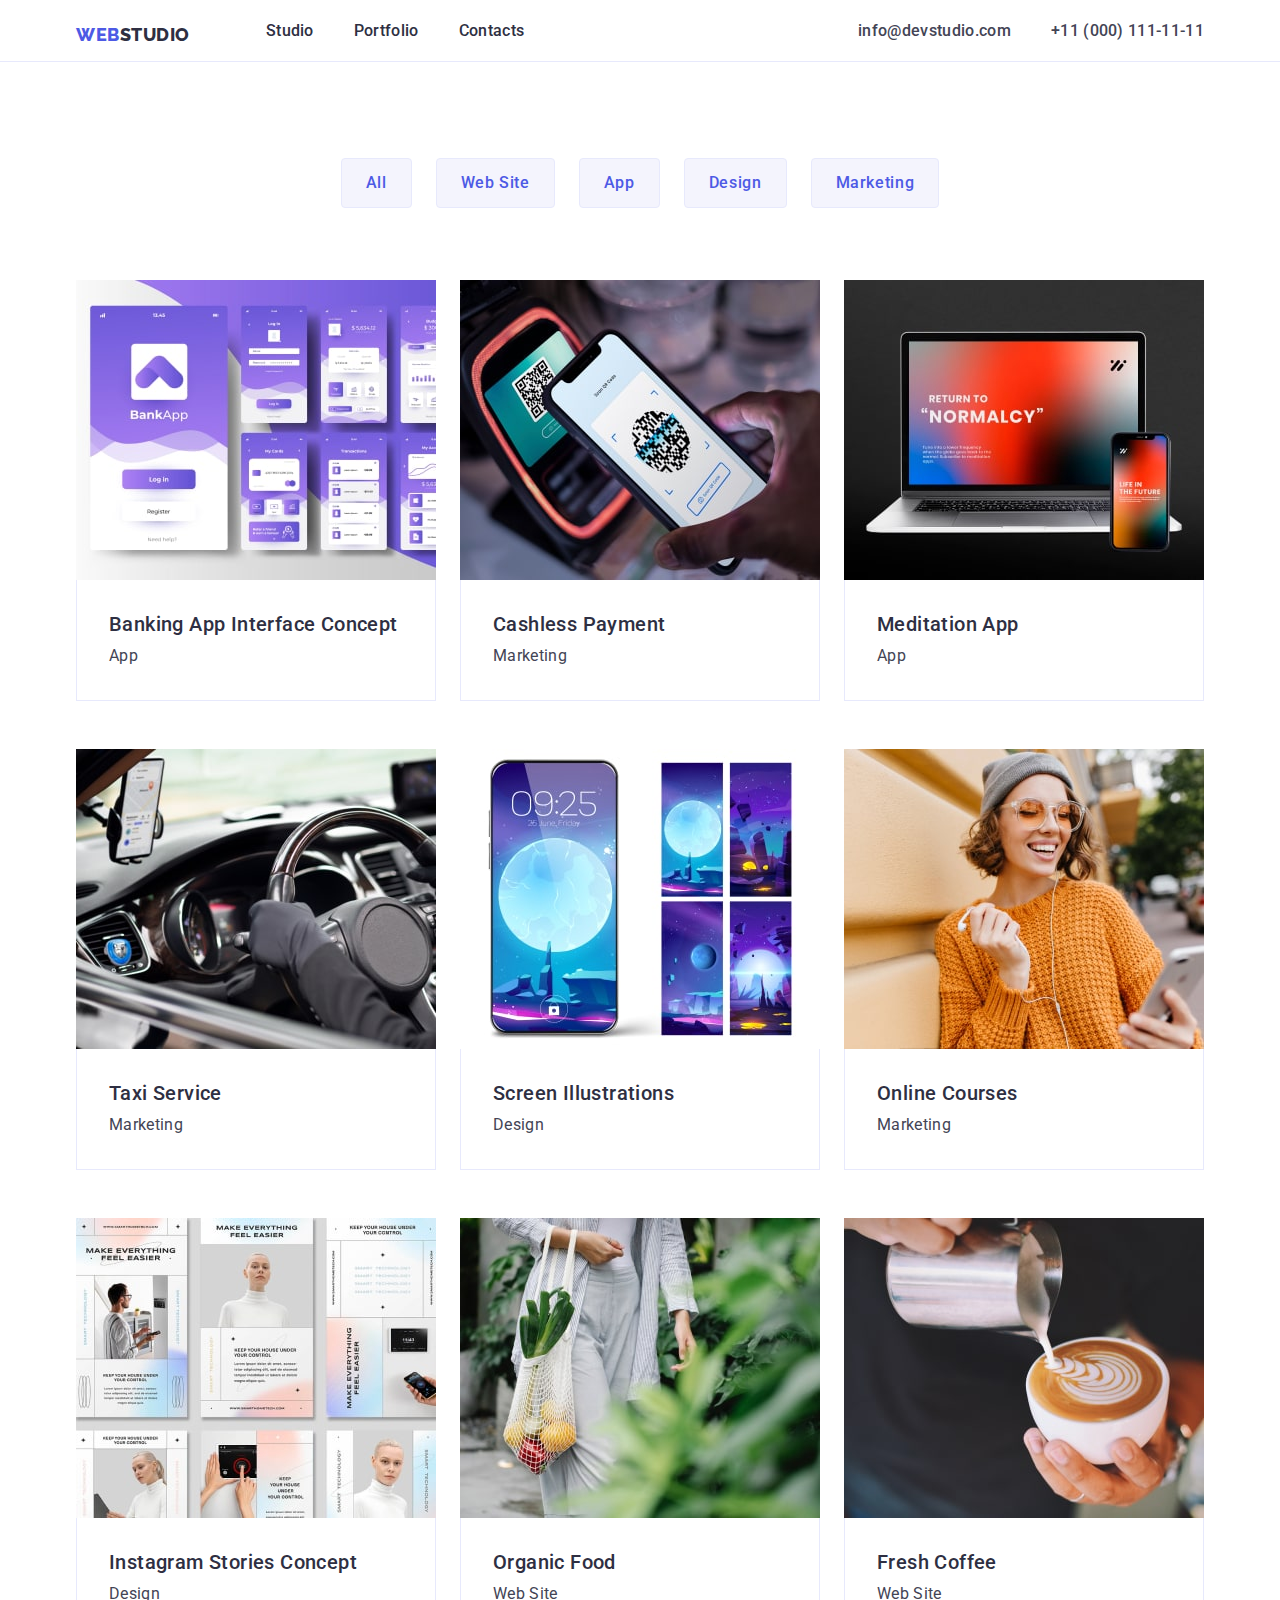
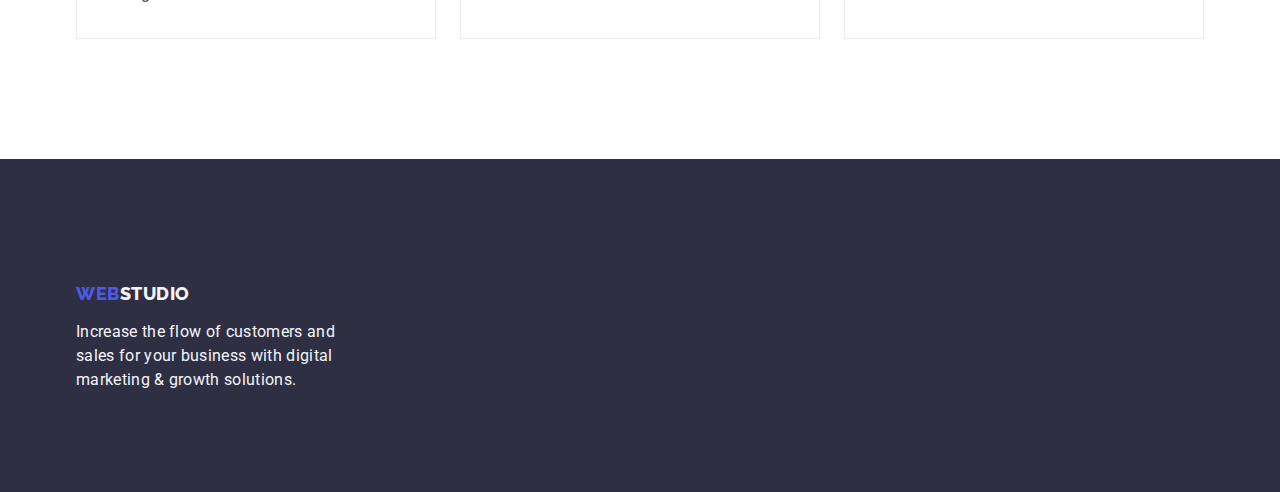
==== portfolio.html @ 2cd950ee "Initial commit" ====
<!DOCTYPE html>
<html lang="en">
  <head>
    <meta charset="UTF-8" />
    <meta http-equiv="X-UA-Compatible" content="IE=edge" />
    <meta name="viewport" content="width=device-width, initial-scale=1.0" />
    <link rel="preconnect" href="https://fonts.googleapis.com" />
    <link rel="preconnect" href="https://fonts.gstatic.com" crossorigin />
    <link
      href="https://fonts.googleapis.com/css2?family=Raleway:wght@800&family=Roboto:wght@400;500;700&display=swap"
      rel="stylesheet"
    />
    <title>webstudio</title>
    <link
      rel="stylesheet"
      href="https://cdn.jsdelivr.net/npm/modern-normalize@2.0.0/modern-normalize.min.css"
    />
    <link rel="stylesheet" href="./css/styles.css" />
  </head>
  <body>
    <header class="header">
      <div class="container header-container">
        <nav class="header-navigation">
          <a href="./index.html" class="header-logo link"
            >Web<span class="header-span">Studio</span></a
          >
          <ul class="header-menu list">
            <li class="header-menu-item list">
              <a class="header-menu-link link" href="./index.html">Studio</a>
            </li>
            <li class="header-menu-item list">
              <a class="header-menu-link link" href="./portfolio.html"
                >Portfolio</a
              >
            </li>
            <li class="header-menu-item list">
              <a class="header-menu-link link" href="">Contacts</a>
            </li>
          </ul>
        </nav>
        <address class="contact">
          <ul id="contact" class="header-address list">
            <li class="header-address-item">
              <a
                class="header-address-link link"
                href="mailto:info@devstudio.com"
                >info@devstudio.com</a
              >
            </li>
            <li class="header-address-item">
              <a class="header-address-link link" href="tel:+110001111111"
                >+11 (000) 111-11-11</a
              >
            </li>
          </ul>
        </address>
      </div>
    </header>

    <main>
      <section class="btn">
        <div class="container">
          <h1 class="visually-hidden">Album</h1>
          <ul class="album list">
            <li class="btn-item list">
              <button type="button" class="btn-link">All</button>
            </li>
            <li class="btn-item list">
              <button type="button" class="btn-link">Web Site</button>
            </li>
            <li class="btn-item list">
              <button type="button" class="btn-link">App</button>
            </li>
            <li class="btn-item list">
              <button type="button" class="btn-link">Design</button>
            </li>
            <li class="btn-item list">
              <button type="button" class="btn-link">Marketing</button>
            </li>
          </ul>

          <ul class="gallery-list list">
            <li class="gallery-item">
              <a href="/" class="gallery-link link">
                <img
                  src="./images/img11.jpg"
                  alt="Banking App Interface Concept"
                  width="360"
                />
                <div class="gallery-cart">
                  <h2 class="gallery-item-title">
                    Banking App Interface Concept
                  </h2>
                  <p class="gallery-item-text">App</p>
                </div>
              </a>
            </li>
            <li class="gallery-item">
              <a href="/" class="gallery-link link">
                <img
                  src="./images/img21.jpg"
                  alt="Cashless Payment"
                  width="360"
                />
                <div class="gallery-cart">
                  <h2 class="gallery-item-title">Cashless Payment</h2>
                  <p class="gallery-item-text">Marketing</p>
                </div>
              </a>
            </li>
            <li class="gallery-item">
              <a href="/" class="gallery-link link">
                <img
                  src="./images/img31.jpg"
                  alt="Meditation App"
                  width="360"
                />
                <div class="gallery-cart">
                  <h2 class="gallery-item-title">Meditation App</h2>
                  <p class="gallery-item-text">App</p>
                </div>
              </a>
            </li>
            <li class="gallery-item">
              <a href="/" class="gallery-link link">
                <img src="./images/img41.jpg" alt="Taxi Service" width="360" />
                <div class="gallery-cart">
                  <h2 class="gallery-item-title">Taxi Service</h2>
                  <p class="gallery-item-text">Marketing</p>
                </div>
              </a>
            </li>
            <li class="gallery-item">
              <a href="/" class="gallery-link link">
                <img
                  src="./images/img51.jpg"
                  alt="Screen Illustrations"
                  width="360"
                />
                <div class="gallery-cart">
                  <h2 class="gallery-item-title">Screen Illustrations</h2>
                  <p class="gallery-item-text">Design</p>
                </div>
              </a>
            </li>
            <li class="gallery-item">
              <a href="/" class="gallery-link link">
                <img
                  src="./images/img61.jpg"
                  alt="Online Courses"
                  width="360"
                />
                <div class="gallery-cart">
                  <h2 class="gallery-item-title">Online Courses</h2>
                  <p class="gallery-item-text">Marketing</p>
                </div>
              </a>
            </li>
            <li class="gallery-item">
              <a href="/" class="gallery-link link">
                <img
                  src="./images/img71.jpg"
                  alt="Instagram Stories Concept"
                  width="360"
                />
                <div class="gallery-cart">
                  <h2 class="gallery-item-title">Instagram Stories Concept</h2>
                  <p class="gallery-item-text">Design</p>
                </div>
              </a>
            </li>
            <li class="gallery-item">
              <a href="/" class="gallery-link link">
                <img src="./images/img81.jpg" alt="Organic Food" width="360" />
                <div class="gallery-cart">
                  <h2 class="gallery-item-title">Organic Food</h2>
                  <p class="gallery-item-text">Web Site</p>
                </div>
              </a>
            </li>
            <li class="gallery-item">
              <a href="/" class="gallery-link link">
                <img src="./images/img91.jpg" alt="Fresh Coffee" width="360" />
                <div class="gallery-cart">
                  <h2 class="gallery-item-title">Fresh Coffee</h2>
                  <p class="gallery-item-text">Web Site</p>
                </div>
              </a>
            </li>
          </ul>
        </div>
      </section>
    </main>
    <footer class="footer">
      <div class="container">
        <a href="./index.html" class="header-logo link"
          >Web<span class="footer-span">Studio</span></a
        >
        <p class="footer-text">
          Increase the flow of customers and sales for your business with
          digital marketing & growth solutions.
        </p>
      </div>
    </footer>
  </body>
</html>
---- css/styles.css ----
:root {
  --main-title-color: #2e2f42;
  --main-text-color: #434455;
}

body {
  font-family: "Roboto", sans-serif;
  color: #434455;
  background-color: #ffffff;
}

h1,
h2,
h3,
h4,
h5,
h6,
p {
  margin-top: 0;
  margin-bottom: 0;
}

a {
  text-decoration: none;
}

ul {
  list-style-type: none;
  margin-top: 0;
  margin-bottom: 0;
  padding-left: 0;
}

img {
  display: block;
}

.link {
  text-decoration: none;
}

.list {
  list-style: none;
}

.container {
  width: 100%;
  max-width: 1158px;
  padding-left: 15px;
  padding-right: 15px;
  margin: 0 auto;
}
/*header*/

.header {
  border-bottom: 1px solid #e7e9fc;
}
.header-container {
  display: flex;
  align-items: center;
}

.header-menu {
  display: flex;
  gap: 40px;
}

.header-navigation {
  display: flex;
  align-items: center;
}

.header-logo {
  font-family: "Raleway", sans-serif;
  font-weight: 800;
  font-size: 18px;
  line-height: 1.17;
  letter-spacing: 0.03em;
  text-transform: uppercase;
  color: #4d5ae5;
  margin-right: 76px;
  margin-top: 24px;
}

.header-span {
  color: #2e2f42;
}

.header-address {
  display: flex;
  gap: 40px;
}
.header-address-item {
  color: var(--main-text-color);
}

.header-menu-link {
  font-weight: 500;
  font-size: 16px;
  line-height: 1.5;
  letter-spacing: 0.02em;
  color: var(--main-title-color);
  font-style: normal;
  padding: 24px 0;
}

.header-address-link {
  font-weight: 500;
  font-size: 16px;
  line-height: 1.5;
  letter-spacing: 0.02em;
  color: var(--main-text-color);
  font-style: normal;
}

.header-address-link:hover {
  color: #404bbf;
}

.header-address-link:focus {
  color: #404bbf;
}

.header-menu-link:hover {
  color: #404bbf;
}

.header-menu-link:focus {
  color: #404bbf;
}

.contact {
  font-style: normal;
  margin-left: auto;
}

/*hero*/

.hero {
  background-color: #2e2f42;
  padding: 188px 0;
}

.hero-container {
  max-width: 1440px;
  align-content: center;
}

.hero-title {
  font-weight: 700;
  font-size: 56px;
  line-height: 1.07;
  text-align: center;
  letter-spacing: 0.02em;
  color: #ffffff;
  max-width: 496px;

  margin: auto;
  margin-bottom: 48px;
}

.hero-btn {
  font-family: inherit;
  font-weight: 500;
  font-size: 16px;
  line-height: 1.5;
  background-color: #4d5ae5;
  border: none;
  letter-spacing: 0.04em;
  color: #ffffff;
  cursor: pointer;
  min-width: 169px;
  height: 56px;
  padding: 16px 32px;
  display: block;
  border-radius: 4px;
  margin: auto;
}

.hero-btn:hover {
  background-color: #404bbf;
}

.hero-btn:focus {
  background-color: #404bbf;
}

/*motto*/

.motto {
  padding-top: 120px;
  padding-bottom: 120px;
}

.visually-hidden {
  position: absolute;
  width: 1px;
  height: 1px;
  margin: -1px;
  border: 0;
  padding: 0;
  white-space: nowrap;
  clip-path: inset(100%);
  clip: rect(0 0 0 0);
  overflow: hidden;
}
.motto-lict {
  display: flex;
  gap: 24px;
}
.motto-subtitle {
  font-weight: 500;
  font-size: 20px;
  line-height: 1.2;
  letter-spacing: 0.02em;
  color: var(--main-title-color);
  margin-bottom: 8px;
}

.motto-item {
  width: calc((100% - 24px * 3) / 4);
}

.motto-item-text {
  font-size: 16px;
  line-height: 1.5;
  letter-spacing: 0.02em;
  color: var(--main-text-color);
}

/*product*/

.products {
  padding-top: 120px;
  padding-bottom: 120px;
}
.products-title {
  font-weight: 700;
  font-size: 36px;
  line-height: 1.11;
  letter-spacing: 0.02em;
  text-align: center;
  text-transform: capitalize;
  color: var(--main-title-color);
  margin-bottom: 72px;
}

.products-list {
  display: flex;
  gap: 24px;
}

.products-item {
  width: calc((100% - 24px * 2) / 3);
}

/* Team */

.team {
  background-color: #f4f4fd;
  padding-top: 120px;
  padding-bottom: 120px;
}
.team-item {
  background-color: #fff;

  width: calc((100% - 24px * 3) / 4);
  border-radius: 0px 0px 4px 4px;
}

.team-cart {
  padding: 32px 16px;
  text-align: center;
  background-color: #fff;
}
.team-title {
  font-weight: 700;
  font-size: 36px;
  line-height: 1.11;
  letter-spacing: 0.02em;
  text-align: center;
  text-transform: capitalize;
  color: var(--main-title-color);
  padding-top: 120px;
  margin-bottom: 72px;
}
.team-text {
  font-size: 16px;
  line-height: 1.5;
  letter-spacing: 0.02em;
  color: var(--main-text-color);
}
.team-list {
  display: flex;
  gap: 24px;
}

.team-item-title {
  font-weight: 500;
  font-size: 20px;
  line-height: 1.2;
  letter-spacing: 0.02em;
  color: var(--main-title-color);
  margin-bottom: 8px;
}
/*footer*/

.footer {
  background-color: #2e2f42;
  padding-top: 100px;
  padding-bottom: 100px;
}

.footer span {
  color: #f4f4fd;
}

.header-logo {
  display: inline-block;
  margin-bottom: 16px;
}

.footer-text {
  font-weight: 400;
  font-size: 16px;
  line-height: 1.5;
  letter-spacing: 0.02em;
  color: #f4f4fd;
  max-width: 264px;
}

/* portfolio */

.btn {
  padding-top: 96px;
  padding-bottom: 120px;
}

.album {
  display: flex;
  margin-bottom: 72px;
  justify-content: center;
  width: calc((100% - 24 * 4) / 5);
  gap: 24px;
}

.btn-album {
  visibility: hidden;
}
.btn-link {
  font-family: "Roboto", sans-serif;
  font-weight: 500;
  font-size: 16px;
  line-height: 1.5;
  letter-spacing: 0.04em;
  cursor: pointer;
  color: #4d5ae5;
  background-color: #f4f4fd;
  padding: 12px 24px;
  border: 1px solid #e7e9fc;
  margin: 0 auto;
  border-radius: 4px;
}

.btn-link:hover {
  color: #fff;
  background: #404bbf;
  border: 1px solid transparent;
}

.btn-link:focus {
  color: #fff;
  background: #404bbf;
  border: 1px solid transparent;
}

.gallery-list {
  display: flex;
  flex-wrap: wrap;
  column-gap: 24px;
  row-gap: 48px;
}

.gallery-item {
  width: calc((100% - 48px) / 3);
}
.gallery-item-title {
  font-weight: 500;
  font-size: 20px;
  line-height: 1.2;
  letter-spacing: 0.02em;
  color: var(--main-title-color);
  margin-left: 16px;
  margin-bottom: 8px;
}

.gallery-item-text {
  font-size: 16px;
  line-height: 1.5;
  letter-spacing: 0.02em;
  color: var(--main-text-color);
  margin-left: 16px;
}

.gallery-cart {
  padding: 32px 16px;

  border: 1px solid #e7e9fc;
  border-top: none;
}
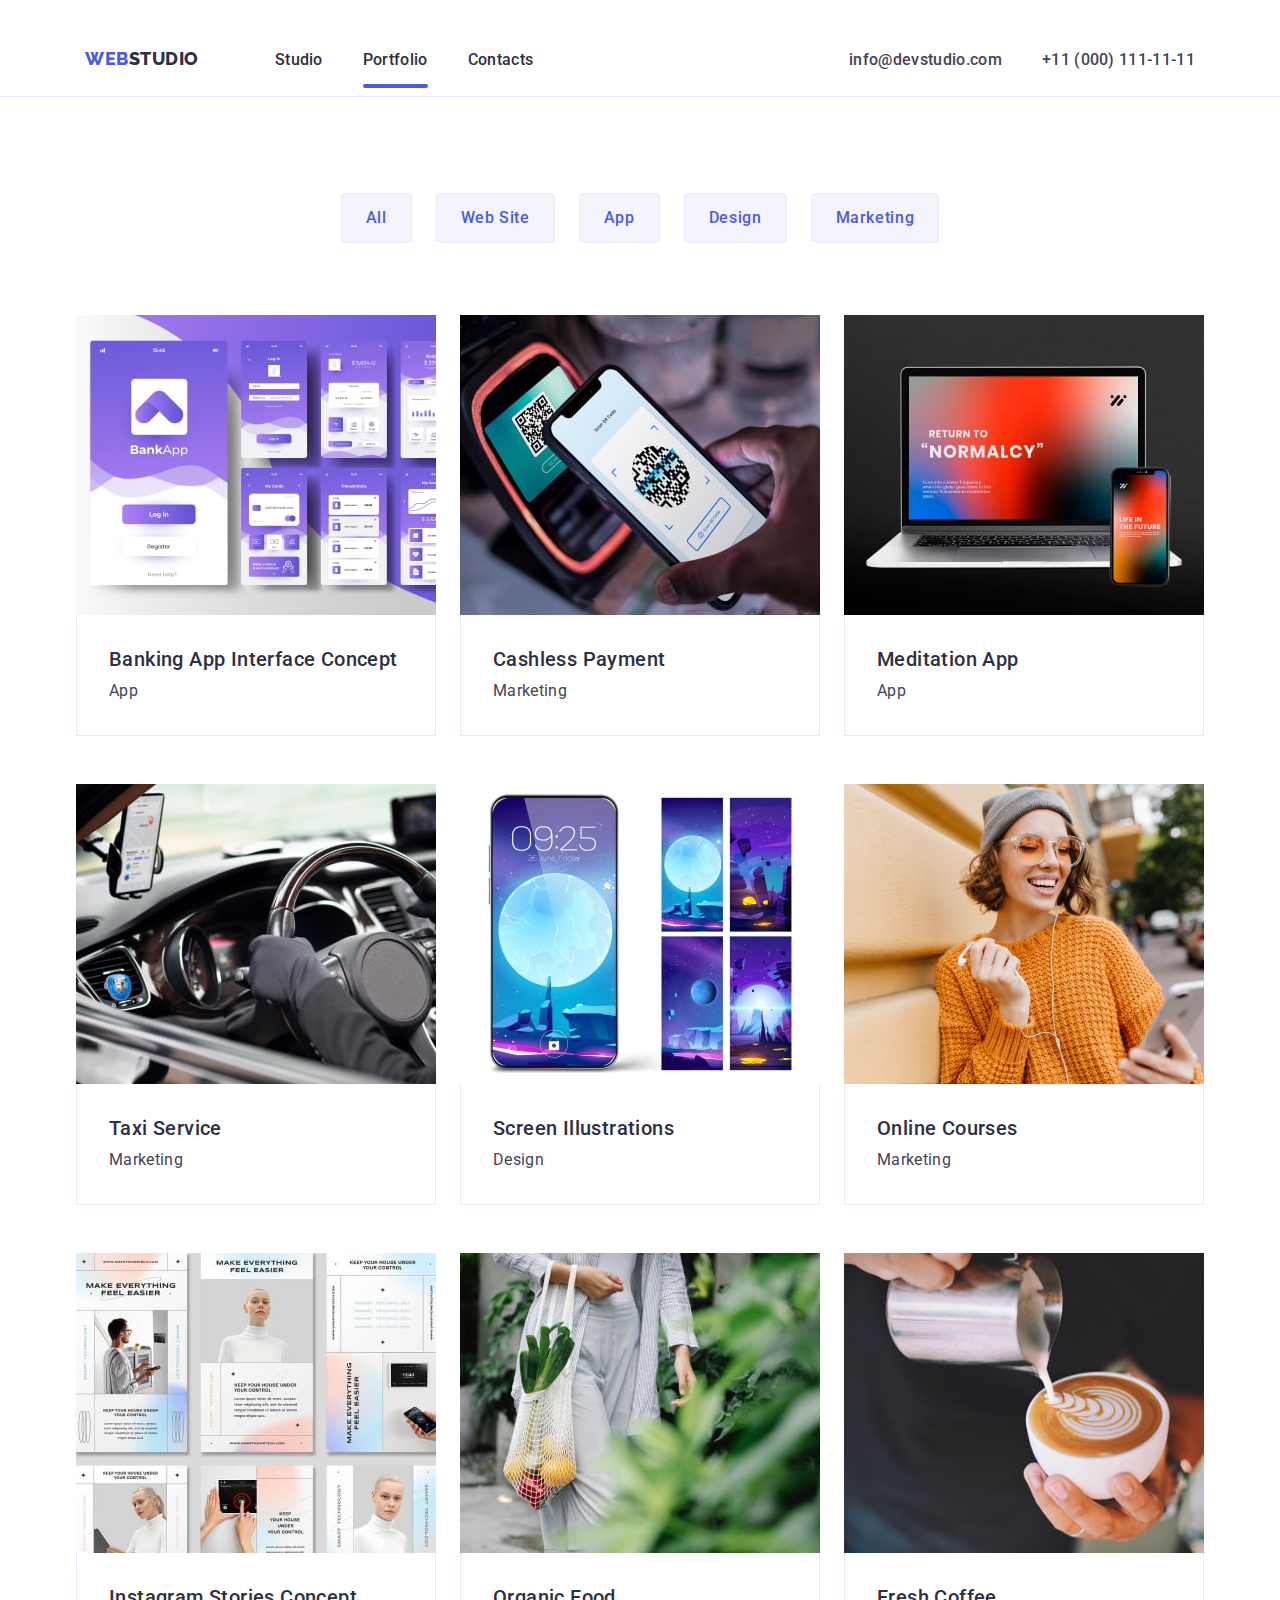
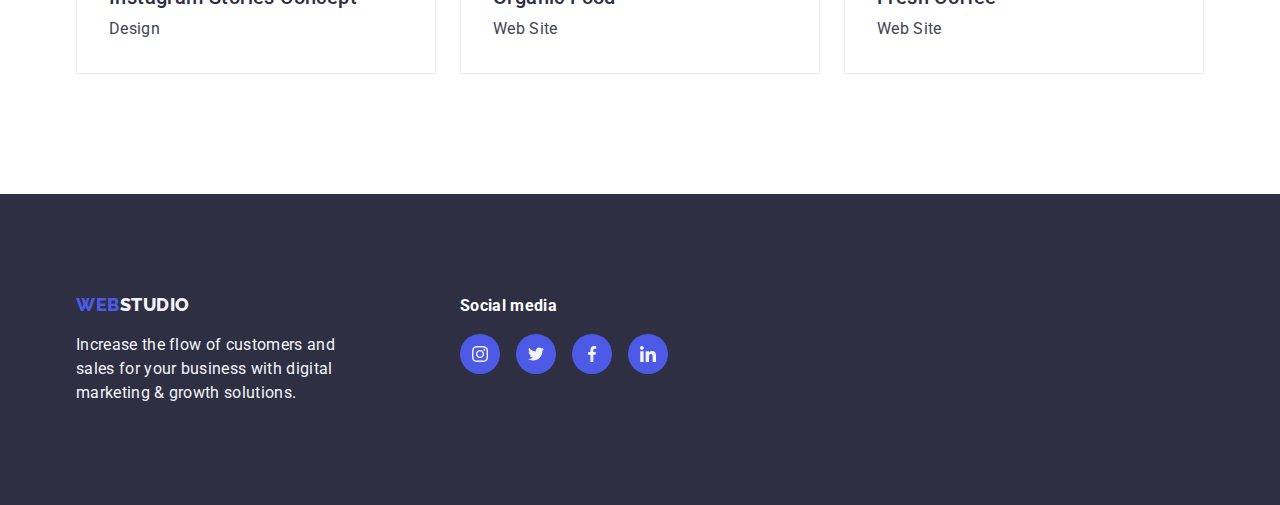
==== commit 406affe4: "update css file" ====
--- a/portfolio.html
+++ b/portfolio.html
@@ -29,7 +29,7 @@
               <a class="header-menu-link link" href="./index.html">Studio</a>
             </li>
             <li class="header-menu-item list">
-              <a class="header-menu-link link" href="./portfolio.html"
+              <a class="header-menu-link current link" href="./portfolio.html"
                 >Portfolio</a
               >
             </li>
@@ -82,11 +82,21 @@
           <ul class="gallery-list list">
             <li class="gallery-item">
               <a href="/" class="gallery-link link">
-                <img
-                  src="./images/img11.jpg"
-                  alt="Banking App Interface Concept"
-                  width="360"
-                />
+                <div class="gallery-block">
+                  <img
+                    src="./images/img11.jpg"
+                    alt="Banking App Interface Concept"
+                    width="360"
+                  />
+                  <div class="gallery-cover-block">
+                    <p class="gallery-cover-title">
+                      14 Stylish and User-Friendly App Design Concepts · Task
+                      Manager App · Calorie Tracker App · Exotic Fruit Ecommerce
+                      App · Cloud Storage App
+                    </p>
+                  </div>
+                </div>
+
                 <div class="gallery-cart">
                   <h2 class="gallery-item-title">
                     Banking App Interface Concept
@@ -95,92 +105,193 @@
                 </div>
               </a>
             </li>
-            <li class="gallery-item">
-              <a href="/" class="gallery-link link">
-                <img
-                  src="./images/img21.jpg"
-                  alt="Cashless Payment"
-                  width="360"
-                />
+
+            <li class="gallery-item">
+              <a href="/" class="gallery-link link">
+                <div class="gallery-block">
+                  <img
+                    src="./images/img21.jpg"
+                    alt="Cashless Payment"
+                    width="360"
+                  />
+                  <div class="gallery-cover-block">
+                    <p class="gallery-cover-title">
+                      14 Stylish and User-Friendly App Design Concepts · Task
+                      Manager App · Calorie Tracker App · Exotic Fruit Ecommerce
+                      App · Cloud Storage App
+                    </p>
+                  </div>
+                </div>
+
                 <div class="gallery-cart">
                   <h2 class="gallery-item-title">Cashless Payment</h2>
                   <p class="gallery-item-text">Marketing</p>
                 </div>
               </a>
             </li>
-            <li class="gallery-item">
-              <a href="/" class="gallery-link link">
-                <img
-                  src="./images/img31.jpg"
-                  alt="Meditation App"
-                  width="360"
-                />
+
+            <li class="gallery-item">
+              <a href="/" class="gallery-link link">
+                <div class="gallery-block">
+                  <img
+                    src="./images/img31.jpg"
+                    alt="Meditation App"
+                    width="360"
+                  />
+                  <div class="gallery-cover-block">
+                    <p class="gallery-cover-title">
+                      14 Stylish and User-Friendly App Design Concepts · Task
+                      Manager App · Calorie Tracker App · Exotic Fruit Ecommerce
+                      App · Cloud Storage App
+                    </p>
+                  </div>
+                </div>
+
                 <div class="gallery-cart">
                   <h2 class="gallery-item-title">Meditation App</h2>
                   <p class="gallery-item-text">App</p>
                 </div>
               </a>
             </li>
-            <li class="gallery-item">
-              <a href="/" class="gallery-link link">
-                <img src="./images/img41.jpg" alt="Taxi Service" width="360" />
+
+            <li class="gallery-item">
+              <a href="/" class="gallery-link link">
+                <div class="gallery-block">
+                  <img
+                    src="./images/img41.jpg"
+                    alt="Taxi Service"
+                    width="360"
+                  />
+
+                  <div class="gallery-cover-block">
+                    <p class="gallery-cover-title">
+                      14 Stylish and User-Friendly App Design Concepts · Task
+                      Manager App · Calorie Tracker App · Exotic Fruit Ecommerce
+                      App · Cloud Storage App
+                    </p>
+                  </div>
+                </div>
+
                 <div class="gallery-cart">
                   <h2 class="gallery-item-title">Taxi Service</h2>
                   <p class="gallery-item-text">Marketing</p>
                 </div>
               </a>
             </li>
-            <li class="gallery-item">
-              <a href="/" class="gallery-link link">
-                <img
-                  src="./images/img51.jpg"
-                  alt="Screen Illustrations"
-                  width="360"
-                />
+
+            <li class="gallery-item">
+              <a href="/" class="gallery-link link">
+                <div class="gallery-block">
+                  <img
+                    src="./images/img51.jpg"
+                    alt="Screen Illustrations"
+                    width="360"
+                  />
+                  <div class="gallery-cover-block">
+                    <p class="gallery-cover-title">
+                      14 Stylish and User-Friendly App Design Concepts · Task
+                      Manager App · Calorie Tracker App · Exotic Fruit Ecommerce
+                      App · Cloud Storage App
+                    </p>
+                  </div>
+                </div>
+
                 <div class="gallery-cart">
                   <h2 class="gallery-item-title">Screen Illustrations</h2>
                   <p class="gallery-item-text">Design</p>
                 </div>
               </a>
             </li>
-            <li class="gallery-item">
-              <a href="/" class="gallery-link link">
-                <img
-                  src="./images/img61.jpg"
-                  alt="Online Courses"
-                  width="360"
-                />
+
+            <li class="gallery-item">
+              <a href="/" class="gallery-link link">
+                <div class="gallery-block">
+                  <img
+                    src="./images/img61.jpg"
+                    alt="Online Courses"
+                    width="360"
+                  />
+                  <div class="gallery-cover-block">
+                    <p class="gallery-cover-title">
+                      14 Stylish and User-Friendly App Design Concepts · Task
+                      Manager App · Calorie Tracker App · Exotic Fruit Ecommerce
+                      App · Cloud Storage App
+                    </p>
+                  </div>
+                </div>
+
                 <div class="gallery-cart">
                   <h2 class="gallery-item-title">Online Courses</h2>
                   <p class="gallery-item-text">Marketing</p>
                 </div>
               </a>
             </li>
-            <li class="gallery-item">
-              <a href="/" class="gallery-link link">
-                <img
-                  src="./images/img71.jpg"
-                  alt="Instagram Stories Concept"
-                  width="360"
-                />
+
+            <li class="gallery-item">
+              <a href="/" class="gallery-link link">
+                <div class="gallery-block">
+                  <img
+                    src="./images/img71.jpg"
+                    alt="Instagram Stories Concept"
+                    width="360"
+                  />
+                  <div class="gallery-cover-block">
+                    <p class="gallery-cover-title">
+                      14 Stylish and User-Friendly App Design Concepts · Task
+                      Manager App · Calorie Tracker App · Exotic Fruit Ecommerce
+                      App · Cloud Storage App
+                    </p>
+                  </div>
+                </div>
+
                 <div class="gallery-cart">
                   <h2 class="gallery-item-title">Instagram Stories Concept</h2>
                   <p class="gallery-item-text">Design</p>
                 </div>
               </a>
             </li>
-            <li class="gallery-item">
-              <a href="/" class="gallery-link link">
-                <img src="./images/img81.jpg" alt="Organic Food" width="360" />
+
+            <li class="gallery-item">
+              <a href="/" class="gallery-link link">
+                <div class="gallery-block">
+                  <img
+                    src="./images/img81.jpg"
+                    alt="Organic Food"
+                    width="360"
+                  />
+                  <div class="gallery-cover-block">
+                    <p class="gallery-cover-title">
+                      14 Stylish and User-Friendly App Design Concepts · Task
+                      Manager App · Calorie Tracker App · Exotic Fruit Ecommerce
+                      App · Cloud Storage App
+                    </p>
+                  </div>
+                </div>
+
                 <div class="gallery-cart">
                   <h2 class="gallery-item-title">Organic Food</h2>
                   <p class="gallery-item-text">Web Site</p>
                 </div>
               </a>
             </li>
-            <li class="gallery-item">
-              <a href="/" class="gallery-link link">
-                <img src="./images/img91.jpg" alt="Fresh Coffee" width="360" />
+
+            <li class="gallery-item">
+              <a href="/" class="gallery-link link">
+                <div class="gallery-block">
+                  <img
+                    src="./images/img91.jpg"
+                    alt="Fresh Coffee"
+                    width="360"
+                  />
+                  <div class="gallery-cover-block">
+                    <p class="gallery-cover-title">
+                      14 Stylish and User-Friendly App Design Concepts · Task
+                      Manager App · Calorie Tracker App · Exotic Fruit Ecommerce
+                      App · Cloud Storage App
+                    </p>
+                  </div>
+                </div>
+
                 <div class="gallery-cart">
                   <h2 class="gallery-item-title">Fresh Coffee</h2>
                   <p class="gallery-item-text">Web Site</p>
@@ -192,14 +303,49 @@
       </section>
     </main>
     <footer class="footer">
-      <div class="container">
-        <a href="./index.html" class="header-logo link"
-          >Web<span class="footer-span">Studio</span></a
-        >
-        <p class="footer-text">
-          Increase the flow of customers and sales for your business with
-          digital marketing & growth solutions.
-        </p>
+      <div class="container footer-container">
+        <div class="footer-logo">
+          <a href="./index.html" class="header-logo link"
+            >Web<span class="footer-span">Studio</span></a
+          >
+          <p class="footer-text">
+            Increase the flow of customers and sales for your business with
+            digital marketing & growth solutions.
+          </p>
+        </div>
+        <div class="footer-soc">
+          <h4 class="footer-soc-title">Social media</h4>
+          <ul class="footer-soc-list">
+            <li class="footer-soc-item">
+              <a class="footer-soc-link" href="">
+                <svg class="footer-soc-icon" width="16" height="16">
+                  <use href="./images/icons.svg#icon-instagram-1"></use>
+									</svg>
+						  </a>
+            </li>
+            <li class="footer-soc-item">
+              <a class="footer-soc-link" href="">
+                <svg class="footer-soc-icon" width="16" height="16">
+                  <use href="./images/icons.svg#icon-twitter-1"></use>
+								</svg>
+							</a>
+            </li>
+            <li class="footer-soc-item">
+              <a class="footer-soc-link" href="">
+                <svg class="footer-soc-icon" width="16" height="16">
+                  <use href="./images/icons.svg#icon-facebook-1"></use>
+								</svg>
+							</a>
+            </li>
+            <li class="footer-soc-item">
+              <a class="footer-soc-link" href="">
+                <svg class="footer-soc-icon" width="16" height="16">
+                  <use href="./images/icons.svg#icon-linkedin-1"></use>
+								</svg>
+							</a>
+            </li>
+          </ul>
+        </div>
       </div>
     </footer>
   </body>
--- a/css/styles.css
+++ b/css/styles.css
@@ -1,6 +1,7 @@
 :root {
   --main-title-color: #2e2f42;
   --main-text-color: #434455;
+	--transition: 250ms cubic-bezier(0.4, 0, 0.2, 1);
 }
 
 body {
@@ -57,17 +58,19 @@
 }
 .header-container {
   display: flex;
+  align-items: baseline;
+	padding: 24px;
+}
+
+.header-menu {
+  display: flex;
+  gap: 40px;
+}
+
+.header-navigation {
+  display: flex;
   align-items: center;
-}
-
-.header-menu {
-  display: flex;
-  gap: 40px;
-}
-
-.header-navigation {
-  display: flex;
-  align-items: center;
+	align-items: baseline;
 }
 
 .header-logo {
@@ -80,8 +83,12 @@
   color: #4d5ae5;
   margin-right: 76px;
   margin-top: 24px;
-}
-
+	transform: transform var(--transition);
+}
+
+.header-logo:hover, .header-logo:focus {
+	transform: scale(1.5);
+}
 .header-span {
   color: #2e2f42;
 }
@@ -94,6 +101,20 @@
   color: var(--main-text-color);
 }
 
+.current {
+	position: relative;
+}
+
+.current::after {
+	content: "";
+	position: absolute;
+	left: 0;
+	bottom: 5px;
+	width: 100%;
+	height: 4px;
+	border-radius: 2px;
+	background-color: #4d5ae5;
+}
 .header-menu-link {
   font-weight: 500;
   font-size: 16px;
@@ -102,6 +123,7 @@
   color: var(--main-title-color);
   font-style: normal;
   padding: 24px 0;
+	transition: color var(--transition);
 }
 
 .header-address-link {
@@ -111,6 +133,7 @@
   letter-spacing: 0.02em;
   color: var(--main-text-color);
   font-style: normal;
+	transition: color var(--transition);
 }
 
 .header-address-link:hover {
@@ -136,14 +159,15 @@
 
 /*hero*/
 
-.hero {
-  background-color: #2e2f42;
-  padding: 188px 0;
-}
-
 .hero-container {
   max-width: 1440px;
   align-content: center;
+	background-color: #2e2f42;
+  padding: 188px 0;
+	background-image: linear-gradient(180deg, rgba(46, 47, 66, 0.7) 0%, rgba(46, 47, 66, 0.7) 100%), url(../images/people-office\ .jpg);
+	background-repeat: no-repeat;
+	background-position: center;
+	background-size: cover;
 }
 
 .hero-title {
@@ -175,6 +199,7 @@
   display: block;
   border-radius: 4px;
   margin: auto;
+	transition: color var(--transition);
 }
 
 .hero-btn:hover {
@@ -221,6 +246,16 @@
   width: calc((100% - 24px * 3) / 4);
 }
 
+.motto-item-block {
+	max-width: 264px;
+	height: 112px;
+	background-color: #F4F4FD;
+	border-radius: 4px;
+	margin-bottom: 8px;
+	display: flex;
+	align-items: center;
+	justify-content: center;
+}
 .motto-item-text {
   font-size: 16px;
   line-height: 1.5;
@@ -231,7 +266,7 @@
 /*product*/
 
 .products {
-  padding-top: 120px;
+  
   padding-bottom: 120px;
 }
 .products-title {
@@ -281,7 +316,7 @@
   text-align: center;
   text-transform: capitalize;
   color: var(--main-title-color);
-  padding-top: 120px;
+  
   margin-bottom: 72px;
 }
 .team-text {
@@ -289,6 +324,7 @@
   line-height: 1.5;
   letter-spacing: 0.02em;
   color: var(--main-text-color);
+	margin-bottom: 8px;
 }
 .team-list {
   display: flex;
@@ -303,6 +339,85 @@
   color: var(--main-title-color);
   margin-bottom: 8px;
 }
+
+.team-soc-list {
+	display: flex;
+	gap: 24px;
+
+}
+.team-soc-item {
+	background-color: #4D5AE5;
+	width: 40px;
+	height: 40px;
+	border-radius: 50%;
+	display: flex;
+	justify-content: center;
+	align-items: center;
+	padding: 12px;
+	transition: background-color var(--transition);
+}
+.team-soc-icon {
+	display: block;
+	fill: #fff;
+}
+
+.team-soc-item:hover, .team-soc-link:focus {
+  background-color: #31D0AA;
+}
+.team-soc-link:hover, .team-soc-link:focus {
+	fill: #4D5AE5
+}
+/*customer*/
+
+.container-customer {
+	padding-bottom: 120px;
+	
+}
+.customer-title {
+	font-weight: 700;
+  font-size: 36px;
+  line-height: 1.11;
+  letter-spacing: 0.02em;
+  text-align: center;
+  text-transform: capitalize;
+  color: var(--main-title-color);
+  
+  margin-bottom: 72px;
+}
+
+.customer-list {
+	display: flex;
+	
+	gap: 24px;
+}
+.customer-item {
+	max-width: 168px;
+  height: 88px;
+	background: #FFFFFF;
+  box-shadow: 0px 4px 4px rgba(0, 0, 0, 0.25), 0px 4px 4px rgba(0, 0, 0, 0.25), 0px 4px 4px rgba(0, 0, 0, 0.25);
+  box-sizing: border-box;
+	border: 1px solid #8E8F99;
+  border-radius: 4px;
+	width: calc((100% - 24px * 5) / 6);
+	display: flex;
+	align-items: center;
+	justify-content: center;
+	padding: 16px 32px;
+  transform: background-color var(--transition), transtorm var(--transition);
+}
+
+.customer-item:hover, .customer-item:focus {
+  border:1px solid #404bbf;
+}
+.customer-item-icon {
+	fill: #8E8F99;
+	transition: fill var(--transition);
+}
+.customer-item-icon:hover, .customer-item-icon:focus {
+	fill: #404bbf;
+}
+
+
 /*footer*/
 
 .footer {
@@ -315,10 +430,7 @@
   color: #f4f4fd;
 }
 
-.header-logo {
-  display: inline-block;
-  margin-bottom: 16px;
-}
+
 
 .footer-text {
   font-weight: 400;
@@ -327,6 +439,55 @@
   letter-spacing: 0.02em;
   color: #f4f4fd;
   max-width: 264px;
+	margin-top: 17.5px;
+}
+
+.footer-container {
+	display: flex;
+	align-items: flex-start;
+
+}
+.footer-soc-title {
+	font-family: 'Roboto';
+  font-size: 16px;
+  line-height: 1.5;
+  letter-spacing: 0.02em;
+  color: #FFFFFF;
+	margin-bottom: 16px;
+}
+.footer-soc-list {
+	display: flex;
+	gap: 16px;
+	justify-content: space-between;;
+	
+}
+
+.footer-soc {
+	margin-left: 120px;
+}
+
+
+
+.footer-soc-icon {
+	display: block;
+	align-items: center;
+	fill: #F4F4FD;
+}
+.footer-soc-item {
+	background-color: #4D5AE5;
+	width: 40px;
+	height: 40px;
+	border-radius: 50%;
+	display: flex;
+	justify-content: center;
+	align-items: center;
+	padding: 12px;
+	
+	transition: background-color var(--transition);
+}
+
+.footer-soc-item:hover, .footer-soc-item:focus {
+	background-color: #31D0AA;
 }
 
 /* portfolio */
@@ -360,11 +521,12 @@
   border: 1px solid #e7e9fc;
   margin: 0 auto;
   border-radius: 4px;
+	transition: background-color var(--transition), border var(--transition) ;
 }
 
 .btn-link:hover {
   color: #fff;
-  background: #404bbf;
+  background-color: #404bbf;
   border: 1px solid transparent;
 }
 
@@ -383,7 +545,36 @@
 
 .gallery-item {
   width: calc((100% - 48px) / 3);
-}
+	overflow: hidden;
+}
+
+.gallery-item:hover .gallery-cover-block {
+	transform: translate(0);
+}
+.gallery-block {
+	position: relative;
+}
+
+.gallery-cover-block {
+	position: absolute;
+	background-color: #4D5AE5;
+	top: 0;
+	left: 0;
+	height: 100%;
+	padding-top: 40px;
+	padding-left: 32px;
+	padding-right: 32px;
+	transform: translateY(-100%);
+	transition: transform var(--transition);
+}
+.gallery-cover-title {
+	font-weight: 400;
+  font-size: 16px;
+  line-height: 1.5;
+  letter-spacing: 0.02em;
+  color: #F4F4FD;
+}
+
 .gallery-item-title {
   font-weight: 500;
   font-size: 20px;
@@ -407,4 +598,49 @@
 
   border: 1px solid #e7e9fc;
   border-top: none;
-}
+	
+}
+
+.backdrop {
+	position: fixed;
+	top: 0;
+	z-index: 2;
+	width: 100%;
+	height: 100%;
+	background-color: rgba(46, 47, 66, 0.4);
+	transition: opacity var(--transition), visibility var(--transition) ;
+}
+
+.modal {
+	position: absolute;
+	top: 50%;
+	left: 50%;
+	transform: translate(-50%, -50%) scale(1); 
+	transition: transform var(--transition);
+	width: 408px;
+  min-height: 584px;
+	background-color: #FCFCFC;
+	border-radius: 4px;
+	padding: 24px;
+}
+
+.modal-btn {
+	position: absolute;
+	top: 24px;
+  right: 24px;
+	width: 24px;
+  height: 24px;
+	border: 1px solid rgba(0, 0, 0, 0.1);
+	background-color: transparent;
+	border-radius: 50%;
+	cursor: pointer;
+}
+.backdrop.is-hidden .modal {
+	transform: translate(-50%, -50%) scale(0);
+}
+
+.is-hidden {
+	visibility: hidden;
+	opacity: 0;
+	pointer-events: none;
+}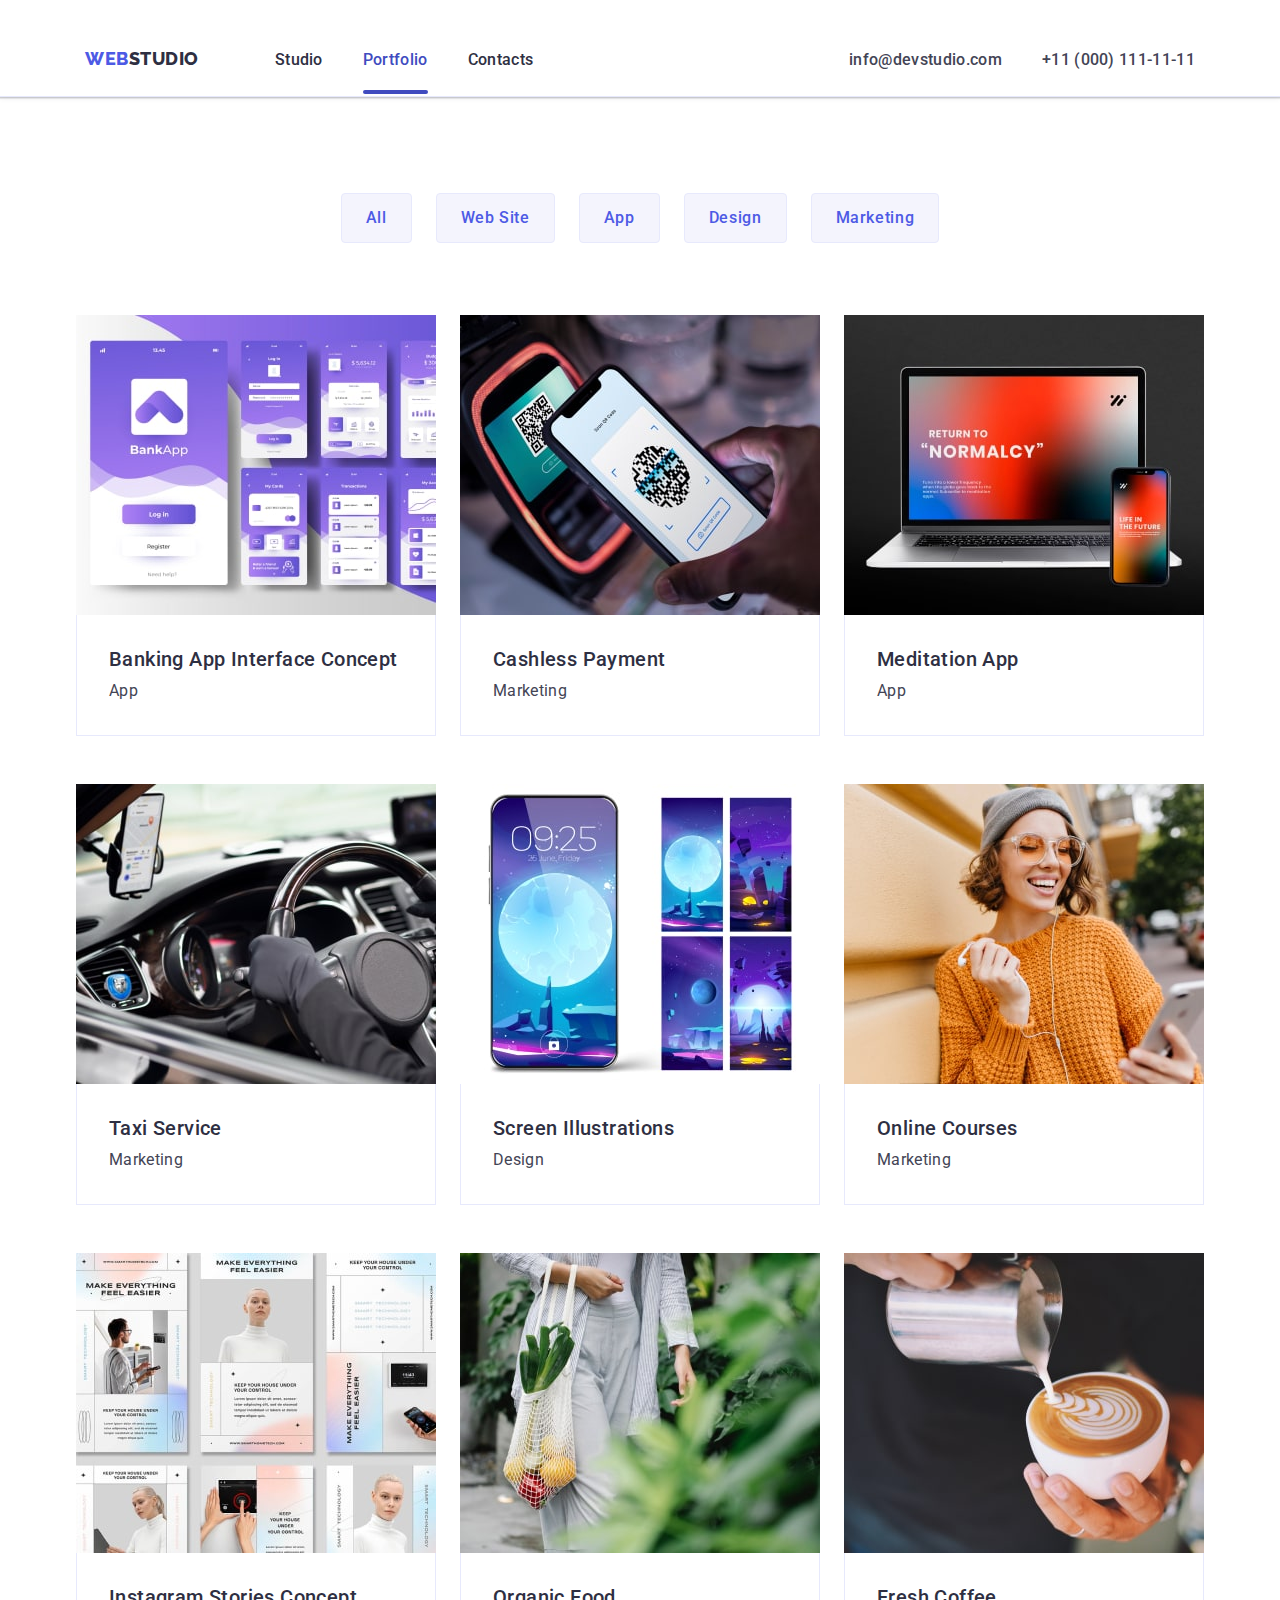
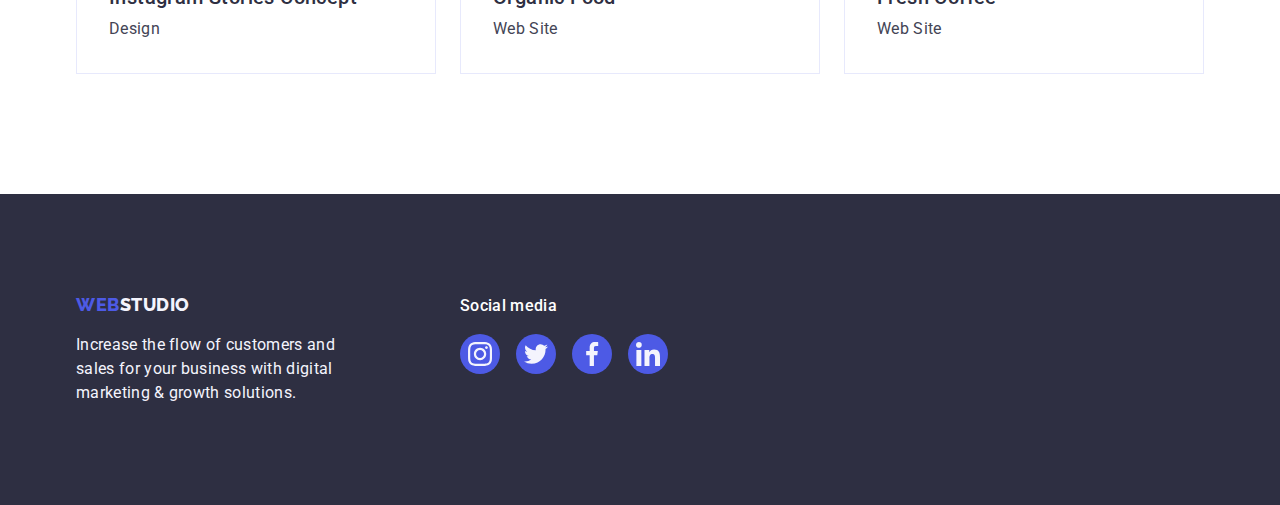
==== commit f03aa142: "update css file" ====
--- a/portfolio.html
+++ b/portfolio.html
@@ -318,31 +318,31 @@
           <ul class="footer-soc-list">
             <li class="footer-soc-item">
               <a class="footer-soc-link" href="">
-                <svg class="footer-soc-icon" width="16" height="16">
+                <svg class="footer-soc-icon" width="24" height="24">
                   <use href="./images/icons.svg#icon-instagram-1"></use>
-									</svg>
-						  </a>
+                </svg>
+              </a>
             </li>
             <li class="footer-soc-item">
               <a class="footer-soc-link" href="">
-                <svg class="footer-soc-icon" width="16" height="16">
+                <svg class="footer-soc-icon" width="24" height="24">
                   <use href="./images/icons.svg#icon-twitter-1"></use>
-								</svg>
-							</a>
+                </svg>
+              </a>
             </li>
             <li class="footer-soc-item">
               <a class="footer-soc-link" href="">
-                <svg class="footer-soc-icon" width="16" height="16">
+                <svg class="footer-soc-icon" width="24" height="24">
                   <use href="./images/icons.svg#icon-facebook-1"></use>
-								</svg>
-							</a>
+                </svg>
+              </a>
             </li>
             <li class="footer-soc-item">
               <a class="footer-soc-link" href="">
-                <svg class="footer-soc-icon" width="16" height="16">
+                <svg class="footer-soc-icon" width="24" height="24">
                   <use href="./images/icons.svg#icon-linkedin-1"></use>
-								</svg>
-							</a>
+                </svg>
+              </a>
             </li>
           </ul>
         </div>
--- a/css/styles.css
+++ b/css/styles.css
@@ -1,7 +1,7 @@
 :root {
   --main-title-color: #2e2f42;
   --main-text-color: #434455;
-	--transition: 250ms cubic-bezier(0.4, 0, 0.2, 1);
+  --transition: 250ms cubic-bezier(0.4, 0, 0.2, 1);
 }
 
 body {
@@ -55,11 +55,13 @@
 
 .header {
   border-bottom: 1px solid #e7e9fc;
+  box-shadow: 0px 2px 1px rgba(46, 47, 66, 0.08),
+    0px 1px 1px rgba(46, 47, 66, 0.16), 0px 1px 6px rgba(46, 47, 66, 0.08);
 }
 .header-container {
   display: flex;
   align-items: baseline;
-	padding: 24px;
+  padding: 24px;
 }
 
 .header-menu {
@@ -67,10 +69,14 @@
   gap: 40px;
 }
 
+.header-menu-item {
+  color: #404bbf;
+}
+
 .header-navigation {
   display: flex;
   align-items: center;
-	align-items: baseline;
+  align-items: baseline;
 }
 
 .header-logo {
@@ -83,11 +89,12 @@
   color: #4d5ae5;
   margin-right: 76px;
   margin-top: 24px;
-	transform: transform var(--transition);
-}
-
-.header-logo:hover, .header-logo:focus {
-	transform: scale(1.5);
+  transform: transform var(--transition);
+}
+
+.header-logo:hover,
+.header-logo:focus {
+  transform: scale(1.5);
 }
 .header-span {
   color: #2e2f42;
@@ -101,20 +108,6 @@
   color: var(--main-text-color);
 }
 
-.current {
-	position: relative;
-}
-
-.current::after {
-	content: "";
-	position: absolute;
-	left: 0;
-	bottom: 5px;
-	width: 100%;
-	height: 4px;
-	border-radius: 2px;
-	background-color: #4d5ae5;
-}
 .header-menu-link {
   font-weight: 500;
   font-size: 16px;
@@ -123,7 +116,22 @@
   color: var(--main-title-color);
   font-style: normal;
   padding: 24px 0;
-	transition: color var(--transition);
+  transition: color var(--transition);
+}
+.current {
+  position: relative;
+  color: #404bbf;
+}
+
+.current::after {
+  content: "";
+  position: absolute;
+  left: 0;
+  bottom: -1px;
+  width: 100%;
+  height: 4px;
+  border-radius: 2px;
+  background-color: #404bbf;
 }
 
 .header-address-link {
@@ -133,7 +141,7 @@
   letter-spacing: 0.02em;
   color: var(--main-text-color);
   font-style: normal;
-	transition: color var(--transition);
+  transition: color var(--transition);
 }
 
 .header-address-link:hover {
@@ -162,12 +170,16 @@
 .hero-container {
   max-width: 1440px;
   align-content: center;
-	background-color: #2e2f42;
+  background-color: #2e2f42;
   padding: 188px 0;
-	background-image: linear-gradient(180deg, rgba(46, 47, 66, 0.7) 0%, rgba(46, 47, 66, 0.7) 100%), url(../images/people-office\ .jpg);
-	background-repeat: no-repeat;
-	background-position: center;
-	background-size: cover;
+  background-image: linear-gradient(
+      rgba(46, 47, 66, 0.7),
+      rgba(46, 47, 66, 0.7)
+    ),
+    url(../images/people-office\ .jpg);
+  background-repeat: no-repeat;
+  background-position: center;
+  background-size: cover;
 }
 
 .hero-title {
@@ -199,7 +211,7 @@
   display: block;
   border-radius: 4px;
   margin: auto;
-	transition: color var(--transition);
+  transition: color var(--transition);
 }
 
 .hero-btn:hover {
@@ -247,14 +259,14 @@
 }
 
 .motto-item-block {
-	max-width: 264px;
-	height: 112px;
-	background-color: #F4F4FD;
-	border-radius: 4px;
-	margin-bottom: 8px;
-	display: flex;
-	align-items: center;
-	justify-content: center;
+  max-width: 264px;
+  height: 112px;
+  background-color: #f4f4fd;
+  border-radius: 4px;
+  margin-bottom: 8px;
+  display: flex;
+  align-items: center;
+  justify-content: center;
 }
 .motto-item-text {
   font-size: 16px;
@@ -266,7 +278,6 @@
 /*product*/
 
 .products {
-  
   padding-bottom: 120px;
 }
 .products-title {
@@ -301,10 +312,12 @@
 
   width: calc((100% - 24px * 3) / 4);
   border-radius: 0px 0px 4px 4px;
+  box-shadow: 0px 1px 6px rgba(46, 47, 66, 0.08),
+    0px 1px 1px rgba(46, 47, 66, 0.16), 0px 2px 1px rgba(46, 47, 66, 0.08);
 }
 
 .team-cart {
-  padding: 32px 16px;
+  padding: 32px 0;
   text-align: center;
   background-color: #fff;
 }
@@ -316,7 +329,7 @@
   text-align: center;
   text-transform: capitalize;
   color: var(--main-title-color);
-  
+
   margin-bottom: 72px;
 }
 .team-text {
@@ -324,7 +337,7 @@
   line-height: 1.5;
   letter-spacing: 0.02em;
   color: var(--main-text-color);
-	margin-bottom: 8px;
+  margin-bottom: 8px;
 }
 .team-list {
   display: flex;
@@ -341,82 +354,105 @@
 }
 
 .team-soc-list {
-	display: flex;
-	gap: 24px;
-
+  display: flex;
+  gap: 24px;
+  justify-content: center;
 }
 .team-soc-item {
-	background-color: #4D5AE5;
-	width: 40px;
-	height: 40px;
-	border-radius: 50%;
-	display: flex;
-	justify-content: center;
-	align-items: center;
-	padding: 12px;
-	transition: background-color var(--transition);
-}
+  background-color: #4d5ae5;
+  width: 40px;
+  height: 40px;
+  border-radius: 50%;
+  display: flex;
+  align-items: center;
+  padding: 12px;
+  transition: background-color var(--transition);
+}
+
+.team-soc-link {
+  width: 100%;
+  height: 100%;
+  border-radius: 50%;
+  display: flex;
+  align-items: center;
+  justify-content: center;
+}
+.team-soc-link:hover,
+.team-soc-link:focus {
+  background-color: #404bbf;
+}
+
 .team-soc-icon {
-	display: block;
-	fill: #fff;
-}
-
-.team-soc-item:hover, .team-soc-link:focus {
-  background-color: #31D0AA;
-}
-.team-soc-link:hover, .team-soc-link:focus {
-	fill: #4D5AE5
+  display: block;
+  fill: #f4f4fd;
+  transform: background-color var(--transition);
+}
+.team-soc-icon:hover,
+.team-soc-icon:focus {
+  background-color: #31d0aa;
+}
+
+.team-soc-item:hover,
+.team-soc-link:focus {
+  background-color: #31d0aa;
+}
+.team-soc-link:hover,
+.team-soc-link:focus {
+  fill: #4d5ae5;
 }
 /*customer*/
 
-.container-customer {
-	padding-bottom: 120px;
-	
+.customer {
+  padding-bottom: 120px;
 }
 .customer-title {
-	font-weight: 700;
+  font-weight: 700;
   font-size: 36px;
   line-height: 1.11;
   letter-spacing: 0.02em;
   text-align: center;
   text-transform: capitalize;
   color: var(--main-title-color);
-  
+
   margin-bottom: 72px;
 }
 
 .customer-list {
-	display: flex;
-	
-	gap: 24px;
+  display: flex;
+
+  gap: 24px;
 }
 .customer-item {
-	max-width: 168px;
   height: 88px;
-	background: #FFFFFF;
-  box-shadow: 0px 4px 4px rgba(0, 0, 0, 0.25), 0px 4px 4px rgba(0, 0, 0, 0.25), 0px 4px 4px rgba(0, 0, 0, 0.25);
+  background: #ffffff;
+  box-shadow: 0px 4px 4px rgba(0, 0, 0, 0.25), 0px 4px 4px rgba(0, 0, 0, 0.25),
+    0px 4px 4px rgba(0, 0, 0, 0.25);
   box-sizing: border-box;
-	border: 1px solid #8E8F99;
+  border: 1px solid #8e8f99;
   border-radius: 4px;
-	width: calc((100% - 24px * 5) / 6);
-	display: flex;
-	align-items: center;
-	justify-content: center;
-	padding: 16px 32px;
+  width: calc((100% - 24px * 5) / 6);
+  display: flex;
+  align-items: center;
+  justify-content: center;
+  padding: 16px 32px;
   transform: background-color var(--transition), transtorm var(--transition);
 }
-
-.customer-item:hover, .customer-item:focus {
-  border:1px solid #404bbf;
+.customer-link {
+  width: 100%;
+  height: 100%;
+}
+.customer-item:hover,
+.customer-item:focus {
+  border: 1px solid #404bbf;
 }
 .customer-item-icon {
-	fill: #8E8F99;
-	transition: fill var(--transition);
-}
-.customer-item-icon:hover, .customer-item-icon:focus {
-	fill: #404bbf;
-}
-
+  fill: #8e8f99;
+  transition: fill var(--transition);
+}
+.customer-item-icon:hover,
+.customer-item-icon:focus {
+  fill: #404bbf;
+}
 
 /*footer*/
 
@@ -429,8 +465,9 @@
 .footer span {
   color: #f4f4fd;
 }
-
-
+.footer-logo {
+  margin-right: 120px;
+}
 
 .footer-text {
   font-weight: 400;
@@ -439,55 +476,50 @@
   letter-spacing: 0.02em;
   color: #f4f4fd;
   max-width: 264px;
-	margin-top: 17.5px;
+  margin-top: 17.5px;
 }
 
 .footer-container {
-	display: flex;
-	align-items: flex-start;
-
+  display: flex;
+  align-items: baseline;
 }
 .footer-soc-title {
-	font-family: 'Roboto';
-  font-size: 16px;
-  line-height: 1.5;
-  letter-spacing: 0.02em;
-  color: #FFFFFF;
-	margin-bottom: 16px;
+  font-weight: 500;
+  font-family: "Roboto";
+  font-size: 16px;
+  line-height: 1.5;
+  letter-spacing: 0.02em;
+  color: #ffffff;
+  margin-bottom: 16px;
 }
 .footer-soc-list {
-	display: flex;
-	gap: 16px;
-	justify-content: space-between;;
-	
-}
-
-.footer-soc {
-	margin-left: 120px;
-}
-
-
+  display: flex;
+  gap: 16px;
+  width: 40px;
+  height: 40px;
+  justify-content: space-between;
+}
 
 .footer-soc-icon {
-	display: block;
-	align-items: center;
-	fill: #F4F4FD;
+  display: block;
+  align-items: center;
+  fill: #f4f4fd;
 }
 .footer-soc-item {
-	background-color: #4D5AE5;
-	width: 40px;
-	height: 40px;
-	border-radius: 50%;
-	display: flex;
-	justify-content: center;
-	align-items: center;
-	padding: 12px;
-	
-	transition: background-color var(--transition);
-}
-
-.footer-soc-item:hover, .footer-soc-item:focus {
-	background-color: #31D0AA;
+  width: 100%;
+  height: 100%;
+  background-color: #4d5ae5;
+  border-radius: 50%;
+  display: flex;
+  justify-content: center;
+  align-items: center;
+  padding: 12px;
+  transition: background-color var(--transition);
+}
+
+.footer-soc-item:hover,
+.footer-soc-item:focus {
+  background-color: #31d0aa;
 }
 
 /* portfolio */
@@ -521,19 +553,25 @@
   border: 1px solid #e7e9fc;
   margin: 0 auto;
   border-radius: 4px;
-	transition: background-color var(--transition), border var(--transition) ;
-}
-
-.btn-link:hover {
+  transition: background-color var(--transition), border var(--transition),
+    box-shadow var(--transition);
+}
+
+.btn-link:hover,
+.btn-link:focus {
   color: #fff;
   background-color: #404bbf;
   border: 1px solid transparent;
+  box-shadow: 0px 3px 1px rgba(0, 0, 0, 0.1), 0px 2px 1px rgba(0, 0, 0, 0.08),
+    0px 2px 2px rgba(0, 0, 0, 0.12);
 }
 
 .btn-link:focus {
   color: #fff;
   background: #404bbf;
   border: 1px solid transparent;
+  box-shadow: 0px 3px 1px rgba(0, 0, 0, 0.1), 0px 2px 1px rgba(0, 0, 0, 0.08),
+    0px 2px 2px rgba(0, 0, 0, 0.12);
 }
 
 .gallery-list {
@@ -543,36 +581,48 @@
   row-gap: 48px;
 }
 
+.gallery-link {
+  display: block;
+  transition: box-shadow var(--transition);
+}
+
+.gallery-link:hover,
+.gallery-link:focus {
+  box-shadow: 0px 1px 6px rgba(46, 47, 66, 0.08),
+    0px 1px 1px rgba(46, 47, 66, 0.16), 0px 2px 1px rgba(46, 47, 66, 0.08);
+}
 .gallery-item {
   width: calc((100% - 48px) / 3);
-	overflow: hidden;
+  overflow: hidden;
+  position: relative;
 }
 
 .gallery-item:hover .gallery-cover-block {
-	transform: translate(0);
+  transform: translate(0);
 }
 .gallery-block {
-	position: relative;
+  position: relative;
+  overflow: hidden;
 }
 
 .gallery-cover-block {
-	position: absolute;
-	background-color: #4D5AE5;
-	top: 0;
-	left: 0;
-	height: 100%;
-	padding-top: 40px;
-	padding-left: 32px;
-	padding-right: 32px;
-	transform: translateY(-100%);
-	transition: transform var(--transition);
+  position: absolute;
+  background-color: #4d5ae5;
+  top: 0;
+  left: 0;
+  height: 100%;
+  padding-top: 40px;
+  padding-left: 32px;
+  padding-right: 32px;
+  transform: translateY(100%);
+  transition: transform var(--transition);
 }
 .gallery-cover-title {
-	font-weight: 400;
-  font-size: 16px;
-  line-height: 1.5;
-  letter-spacing: 0.02em;
-  color: #F4F4FD;
+  font-weight: 400;
+  font-size: 16px;
+  line-height: 1.5;
+  letter-spacing: 0.02em;
+  color: #f4f4fd;
 }
 
 .gallery-item-title {
@@ -598,49 +648,71 @@
 
   border: 1px solid #e7e9fc;
   border-top: none;
-	
 }
 
 .backdrop {
-	position: fixed;
-	top: 0;
-	z-index: 2;
-	width: 100%;
-	height: 100%;
-	background-color: rgba(46, 47, 66, 0.4);
-	transition: opacity var(--transition), visibility var(--transition) ;
+  position: fixed;
+  top: 0;
+  z-index: 2;
+  width: 100%;
+  height: 100%;
+  background-color: rgba(46, 47, 66, 0.4);
+  transition: opacity var(--transition), visibility var(--transition);
 }
 
 .modal {
-	position: absolute;
-	top: 50%;
-	left: 50%;
-	transform: translate(-50%, -50%) scale(1); 
-	transition: transform var(--transition);
-	width: 408px;
+  position: absolute;
+  top: 50%;
+  left: 50%;
+  transform: translate(-50%, -50%) scale(1);
+  transition: transform var(--transition);
+  width: 408px;
   min-height: 584px;
-	background-color: #FCFCFC;
-	border-radius: 4px;
-	padding: 24px;
+  background-color: #fcfcfc;
+  border-radius: 4px;
+  padding: 24px;
+  box-shadow: 0px 1px 1px rgba(0, 0, 0, 0.14), 0px 1px 3px rgba(0, 0, 0, 0.12),
+    0px 2px 1px rgba(0, 0, 0, 0.2);
 }
 
 .modal-btn {
-	position: absolute;
-	top: 24px;
+  position: absolute;
+  top: 24px;
   right: 24px;
-	width: 24px;
+  width: 24px;
   height: 24px;
-	border: 1px solid rgba(0, 0, 0, 0.1);
-	background-color: transparent;
-	border-radius: 50%;
-	cursor: pointer;
+  border: 1px solid rgba(0, 0, 0, 0.1);
+  background-color: transparent;
+  border-radius: 50%;
+  cursor: pointer;
+  display: flex;
+  align-items: center;
+  justify-content: center;
+  background-color: #e7e9fc;
+  padding: 0;
+  transition: background-color var(--transition);
+}
+
+.modal-btn:hover,
+.modal-btn:focus {
+  background-color: #404bbf;
+  border: none;
+}
+
+.modal-close {
+  transition: fill var(--transition);
+}
+
+.modal-close:hover,
+.modal-close:focus {
+  fill: #fff;
 }
 .backdrop.is-hidden .modal {
-	transform: translate(-50%, -50%) scale(0);
+  transform: translate(-50%, -50%) scale(0);
 }
 
 .is-hidden {
-	visibility: hidden;
-	opacity: 0;
-	pointer-events: none;
-}+  visibility: hidden;
+  opacity: 0;
+  pointer-events: none;
+}
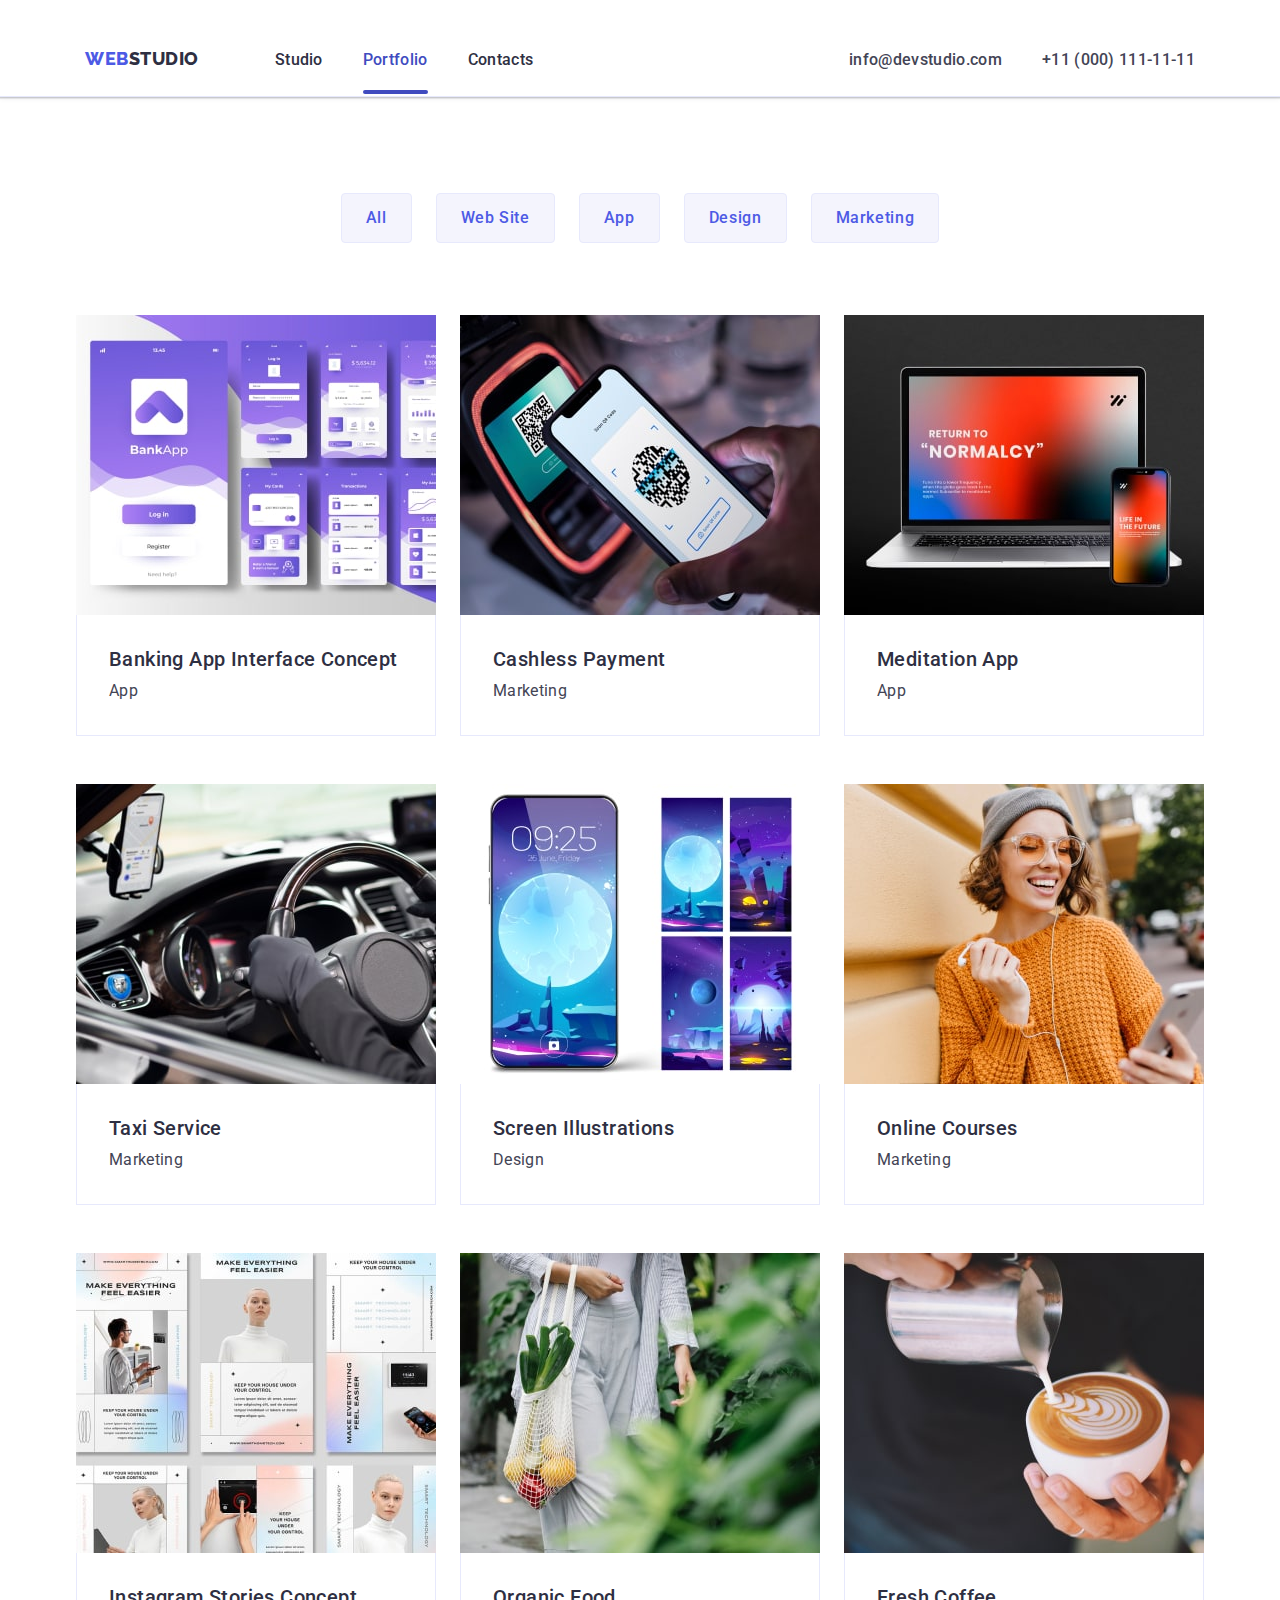
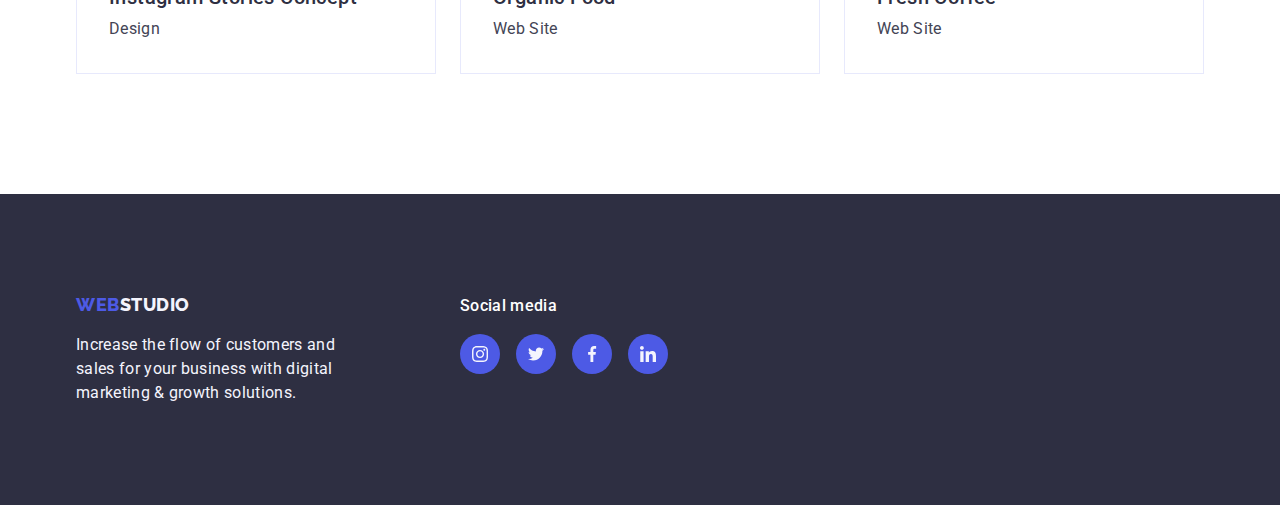
==== commit ab3c7c82: "update html, css files" ====
--- a/portfolio.html
+++ b/portfolio.html
@@ -81,22 +81,22 @@
 
           <ul class="gallery-list list">
             <li class="gallery-item">
-              <a href="/" class="gallery-link link">
-                <div class="gallery-block">
-                  <img
-                    src="./images/img11.jpg"
-                    alt="Banking App Interface Concept"
-                    width="360"
-                  />
-                  <div class="gallery-cover-block">
-                    <p class="gallery-cover-title">
-                      14 Stylish and User-Friendly App Design Concepts · Task
-                      Manager App · Calorie Tracker App · Exotic Fruit Ecommerce
-                      App · Cloud Storage App
-                    </p>
-                  </div>
-                </div>
-
+							<div class="gallery-block">
+								<a href="/" class="gallery-link link">
+									<img
+										src="./images/img11.jpg"
+										alt="Banking App Interface Concept"
+										width="360"
+									/>
+									<div class="gallery-cover-block">
+										<p class="gallery-cover-title">
+											14 Stylish and User-Friendly App Design Concepts · Task
+											Manager App · Calorie Tracker App · Exotic Fruit Ecommerce
+											App · Cloud Storage App
+										</p>
+									</div>
+							</div>
+              
                 <div class="gallery-cart">
                   <h2 class="gallery-item-title">
                     Banking App Interface Concept
@@ -107,22 +107,21 @@
             </li>
 
             <li class="gallery-item">
-              <a href="/" class="gallery-link link">
-                <div class="gallery-block">
-                  <img
-                    src="./images/img21.jpg"
-                    alt="Cashless Payment"
-                    width="360"
-                  />
-                  <div class="gallery-cover-block">
-                    <p class="gallery-cover-title">
-                      14 Stylish and User-Friendly App Design Concepts · Task
-                      Manager App · Calorie Tracker App · Exotic Fruit Ecommerce
-                      App · Cloud Storage App
-                    </p>
-                  </div>
-                </div>
-
+							<div class="gallery-block"><a href="/" class="gallery-link link">
+                <img
+                  src="./images/img21.jpg"
+                  alt="Cashless Payment"
+                  width="360"
+                />
+								<div class="gallery-cover-block">
+									<p class="gallery-cover-title">
+										14 Stylish and User-Friendly App Design Concepts · Task
+										Manager App · Calorie Tracker App · Exotic Fruit Ecommerce
+										App · Cloud Storage App
+									</p>
+								</div>
+							</div>
+              
                 <div class="gallery-cart">
                   <h2 class="gallery-item-title">Cashless Payment</h2>
                   <p class="gallery-item-text">Marketing</p>
@@ -131,22 +130,21 @@
             </li>
 
             <li class="gallery-item">
-              <a href="/" class="gallery-link link">
-                <div class="gallery-block">
-                  <img
-                    src="./images/img31.jpg"
-                    alt="Meditation App"
-                    width="360"
-                  />
-                  <div class="gallery-cover-block">
-                    <p class="gallery-cover-title">
-                      14 Stylish and User-Friendly App Design Concepts · Task
-                      Manager App · Calorie Tracker App · Exotic Fruit Ecommerce
-                      App · Cloud Storage App
-                    </p>
-                  </div>
-                </div>
-
+							<div class="gallery-block"><a href="/" class="gallery-link link">
+                <img
+                  src="./images/img31.jpg"
+                  alt="Meditation App"
+                  width="360"
+                />
+								<div class="gallery-cover-block">
+									<p class="gallery-cover-title">
+										14 Stylish and User-Friendly App Design Concepts · Task
+										Manager App · Calorie Tracker App · Exotic Fruit Ecommerce
+										App · Cloud Storage App
+									</p>
+								</div>
+							</div>
+              
                 <div class="gallery-cart">
                   <h2 class="gallery-item-title">Meditation App</h2>
                   <p class="gallery-item-text">App</p>
@@ -154,24 +152,18 @@
               </a>
             </li>
 
-            <li class="gallery-item">
-              <a href="/" class="gallery-link link">
-                <div class="gallery-block">
-                  <img
-                    src="./images/img41.jpg"
-                    alt="Taxi Service"
-                    width="360"
-                  />
-
-                  <div class="gallery-cover-block">
-                    <p class="gallery-cover-title">
-                      14 Stylish and User-Friendly App Design Concepts · Task
-                      Manager App · Calorie Tracker App · Exotic Fruit Ecommerce
-                      App · Cloud Storage App
-                    </p>
-                  </div>
-                </div>
-
+						<li class="gallery-item">
+							<div class="gallery-block"><a href="/" class="gallery-link link">
+                <img src="./images/img41.jpg" alt="Taxi Service" width="360" />
+								<div class="gallery-cover-block">
+									<p class="gallery-cover-title">
+										14 Stylish and User-Friendly App Design Concepts · Task
+										Manager App · Calorie Tracker App · Exotic Fruit Ecommerce
+										App · Cloud Storage App
+									</p>
+								</div>
+							</div>
+              
                 <div class="gallery-cart">
                   <h2 class="gallery-item-title">Taxi Service</h2>
                   <p class="gallery-item-text">Marketing</p>
@@ -179,23 +171,23 @@
               </a>
             </li>
 
-            <li class="gallery-item">
-              <a href="/" class="gallery-link link">
-                <div class="gallery-block">
-                  <img
-                    src="./images/img51.jpg"
-                    alt="Screen Illustrations"
-                    width="360"
-                  />
-                  <div class="gallery-cover-block">
-                    <p class="gallery-cover-title">
-                      14 Stylish and User-Friendly App Design Concepts · Task
-                      Manager App · Calorie Tracker App · Exotic Fruit Ecommerce
-                      App · Cloud Storage App
-                    </p>
-                  </div>
-                </div>
-
+
+            <li class="gallery-item">
+							<div class="gallery-block"><a href="/" class="gallery-link link">
+                <img
+                  src="./images/img51.jpg"
+                  alt="Screen Illustrations"
+                  width="360"
+                />
+								<div class="gallery-cover-block">
+									<p class="gallery-cover-title">
+										14 Stylish and User-Friendly App Design Concepts · Task
+										Manager App · Calorie Tracker App · Exotic Fruit Ecommerce
+										App · Cloud Storage App
+									</p>
+								</div>
+							</div>
+              
                 <div class="gallery-cart">
                   <h2 class="gallery-item-title">Screen Illustrations</h2>
                   <p class="gallery-item-text">Design</p>
@@ -203,23 +195,23 @@
               </a>
             </li>
 
-            <li class="gallery-item">
-              <a href="/" class="gallery-link link">
-                <div class="gallery-block">
-                  <img
-                    src="./images/img61.jpg"
-                    alt="Online Courses"
-                    width="360"
-                  />
-                  <div class="gallery-cover-block">
-                    <p class="gallery-cover-title">
-                      14 Stylish and User-Friendly App Design Concepts · Task
-                      Manager App · Calorie Tracker App · Exotic Fruit Ecommerce
-                      App · Cloud Storage App
-                    </p>
-                  </div>
-                </div>
-
+            
+            <li class="gallery-item">
+							<div class="gallery-block"><a href="/" class="gallery-link link">
+                <img
+                  src="./images/img61.jpg"
+                  alt="Online Courses"
+                  width="360"
+                />
+								<div class="gallery-cover-block">
+									<p class="gallery-cover-title">
+										14 Stylish and User-Friendly App Design Concepts · Task
+										Manager App · Calorie Tracker App · Exotic Fruit Ecommerce
+										App · Cloud Storage App
+									</p>
+								</div>
+							</div>
+              
                 <div class="gallery-cart">
                   <h2 class="gallery-item-title">Online Courses</h2>
                   <p class="gallery-item-text">Marketing</p>
@@ -228,22 +220,21 @@
             </li>
 
             <li class="gallery-item">
-              <a href="/" class="gallery-link link">
-                <div class="gallery-block">
-                  <img
-                    src="./images/img71.jpg"
-                    alt="Instagram Stories Concept"
-                    width="360"
-                  />
-                  <div class="gallery-cover-block">
-                    <p class="gallery-cover-title">
-                      14 Stylish and User-Friendly App Design Concepts · Task
-                      Manager App · Calorie Tracker App · Exotic Fruit Ecommerce
-                      App · Cloud Storage App
-                    </p>
-                  </div>
-                </div>
-
+							<div class="gallery-block"><a href="/" class="gallery-link link">
+                <img
+                  src="./images/img71.jpg"
+                  alt="Instagram Stories Concept"
+                  width="360"
+                />
+								<div class="gallery-cover-block">
+									<p class="gallery-cover-title">
+										14 Stylish and User-Friendly App Design Concepts · Task
+										Manager App · Calorie Tracker App · Exotic Fruit Ecommerce
+										App · Cloud Storage App
+									</p>
+								</div>
+							</div>
+              
                 <div class="gallery-cart">
                   <h2 class="gallery-item-title">Instagram Stories Concept</h2>
                   <p class="gallery-item-text">Design</p>
@@ -252,22 +243,17 @@
             </li>
 
             <li class="gallery-item">
-              <a href="/" class="gallery-link link">
-                <div class="gallery-block">
-                  <img
-                    src="./images/img81.jpg"
-                    alt="Organic Food"
-                    width="360"
-                  />
-                  <div class="gallery-cover-block">
-                    <p class="gallery-cover-title">
-                      14 Stylish and User-Friendly App Design Concepts · Task
-                      Manager App · Calorie Tracker App · Exotic Fruit Ecommerce
-                      App · Cloud Storage App
-                    </p>
-                  </div>
-                </div>
-
+							<div class="gallery-block"><a href="/" class="gallery-link link">
+                <img src="./images/img81.jpg" alt="Organic Food" width="360" />
+								<div class="gallery-cover-block">
+									<p class="gallery-cover-title">
+										14 Stylish and User-Friendly App Design Concepts · Task
+										Manager App · Calorie Tracker App · Exotic Fruit Ecommerce
+										App · Cloud Storage App
+									</p>
+								</div>
+							</div>
+              
                 <div class="gallery-cart">
                   <h2 class="gallery-item-title">Organic Food</h2>
                   <p class="gallery-item-text">Web Site</p>
@@ -276,32 +262,29 @@
             </li>
 
             <li class="gallery-item">
-              <a href="/" class="gallery-link link">
-                <div class="gallery-block">
-                  <img
-                    src="./images/img91.jpg"
-                    alt="Fresh Coffee"
-                    width="360"
-                  />
-                  <div class="gallery-cover-block">
-                    <p class="gallery-cover-title">
-                      14 Stylish and User-Friendly App Design Concepts · Task
-                      Manager App · Calorie Tracker App · Exotic Fruit Ecommerce
-                      App · Cloud Storage App
-                    </p>
-                  </div>
-                </div>
-
+							<div class="gallery-block"> <a href="/" class="gallery-link link">
+                <img src="./images/img91.jpg" alt="Fresh Coffee" width="360" />
+								<div class="gallery-cover-block">
+									<p class="gallery-cover-title">
+										14 Stylish and User-Friendly App Design Concepts · Task
+										Manager App · Calorie Tracker App · Exotic Fruit Ecommerce
+										App · Cloud Storage App
+									</p>
+								</div>
+							</div>
+             
                 <div class="gallery-cart">
                   <h2 class="gallery-item-title">Fresh Coffee</h2>
                   <p class="gallery-item-text">Web Site</p>
                 </div>
               </a>
             </li>
+
           </ul>
         </div>
       </section>
     </main>
+
     <footer class="footer">
       <div class="container footer-container">
         <div class="footer-logo">
@@ -314,7 +297,7 @@
           </p>
         </div>
         <div class="footer-soc">
-          <h4 class="footer-soc-title">Social media</h4>
+          <p class="footer-soc-title">Social media</p>
           <ul class="footer-soc-list">
             <li class="footer-soc-item">
               <a class="footer-soc-link" href="">
--- a/css/styles.css
+++ b/css/styles.css
@@ -211,7 +211,7 @@
   display: block;
   border-radius: 4px;
   margin: auto;
-  transition: color var(--transition);
+  transition: background-color var(--transition);
 }
 
 .hero-btn:hover {
@@ -366,9 +366,15 @@
   display: flex;
   align-items: center;
   padding: 12px;
-  transition: background-color var(--transition);
-}
-
+  transition: background-color 250ms cubic-bezier(0.4, 0, 0.2, 1); 
+}
+
+.team-soc-item:hover {
+	background-color: #31d0aa;
+}
+.team-soc-item:focus {
+  background-color: #31d0aa;
+}
 .team-soc-link {
   width: 100%;
   height: 100%;
@@ -376,33 +382,35 @@
   display: flex;
   align-items: center;
   justify-content: center;
-}
-.team-soc-link:hover,
+	background-color: #4d5ae5;
+	transform: background-color 250ms cubic-bezier(0.4, 0, 0.2, 1); 
+}
+.team-soc-link:hover {
+	background-color: #404bbf;
+}
 .team-soc-link:focus {
   background-color: #404bbf;
 }
 
 .team-soc-icon {
+	width: 100%;
+	height: 100%;
   display: block;
   fill: #f4f4fd;
   transform: background-color var(--transition);
 }
-.team-soc-icon:hover,
-.team-soc-icon:focus {
+.team-soc-icon:hover {
   background-color: #31d0aa;
 }
 
-.team-soc-item:hover,
 .team-soc-link:focus {
   background-color: #31d0aa;
 }
-.team-soc-link:hover,
-.team-soc-link:focus {
-  fill: #4d5ae5;
-}
+
 /*customer*/
 
 .customer {
+	padding-top: 120px;
   padding-bottom: 120px;
 }
 .customer-title {
@@ -423,6 +431,7 @@
   gap: 24px;
 }
 .customer-item {
+	
   height: 88px;
   background: #ffffff;
   box-shadow: 0px 4px 4px rgba(0, 0, 0, 0.25), 0px 4px 4px rgba(0, 0, 0, 0.25),
@@ -434,25 +443,45 @@
   display: flex;
   align-items: center;
   justify-content: center;
+	color: #8E8F99;
+	border-color: #8E8F99;
   padding: 16px 32px;
-  transform: background-color var(--transition), transtorm var(--transition);
+  transition:  border-color var(--transition), color var(--transition);
 }
 .customer-link {
   width: 100%;
   height: 100%;
-}
-.customer-item:hover,
+	border: 1px solid #8e8f99;
+	border-radius:4px; 
+	display: flex;
+	align-items: center;
+	justify-content: center;
+	color:  #8e8f99;
+}
+
+.customer-link:hover {
+	border-color: #404bbf;
+	color: #404bbf; 
+}
+
+.customer-link:focus {
+	border-color: #404bbf;
+	color: #404bbf; 
+}
+.customer-item:hover {
+	border-color:  #404bbf;
+	color: #404bbf;
+}
 .customer-item:focus {
-  border: 1px solid #404bbf;
+  border-color: #404bbf;
+	color: #404bbf;
 }
 .customer-item-icon {
   fill: #8e8f99;
+	fill: currentColor;
   transition: fill var(--transition);
 }
-.customer-item-icon:hover,
-.customer-item-icon:focus {
-  fill: #404bbf;
-}
+
 
 /*footer*/
 
@@ -491,13 +520,19 @@
   letter-spacing: 0.02em;
   color: #ffffff;
   margin-bottom: 16px;
+	
 }
 .footer-soc-list {
   display: flex;
   gap: 16px;
-  width: 40px;
-  height: 40px;
   justify-content: space-between;
+	width: 208px;
+	height: 40px;
+}
+.footer-soc-item {
+	width: 40px;
+	height: 40px;
+	
 }
 
 .footer-soc-icon {
@@ -505,7 +540,8 @@
   align-items: center;
   fill: #f4f4fd;
 }
-.footer-soc-item {
+
+.footer-soc-link {
   width: 100%;
   height: 100%;
   background-color: #4d5ae5;
@@ -517,8 +553,10 @@
   transition: background-color var(--transition);
 }
 
-.footer-soc-item:hover,
-.footer-soc-item:focus {
+.footer-soc-link:hover {
+	background-color: #31d0aa;
+}
+.footer-soc-link:focus {
   background-color: #31d0aa;
 }
 
@@ -540,6 +578,8 @@
 .btn-album {
   visibility: hidden;
 }
+
+
 .btn-link {
   font-family: "Roboto", sans-serif;
   font-weight: 500;
@@ -553,9 +593,10 @@
   border: 1px solid #e7e9fc;
   margin: 0 auto;
   border-radius: 4px;
-  transition: background-color var(--transition), border var(--transition),
+  transition: color var(--transition), background-color var(--transition), border-color var(--transition),
     box-shadow var(--transition);
 }
+
 
 .btn-link:hover,
 .btn-link:focus {
@@ -568,7 +609,7 @@
 
 .btn-link:focus {
   color: #fff;
-  background: #404bbf;
+  background-color: #404bbf;
   border: 1px solid transparent;
   box-shadow: 0px 3px 1px rgba(0, 0, 0, 0.1), 0px 2px 1px rgba(0, 0, 0, 0.08),
     0px 2px 2px rgba(0, 0, 0, 0.12);
@@ -597,8 +638,12 @@
   position: relative;
 }
 
-.gallery-item:hover .gallery-cover-block {
-  transform: translate(0);
+.gallery-link:hover .gallery-cover-block {
+  transform: translateY(0%);
+}
+
+.gallery-link:focus .gallery-cover-block {
+  transform: translateY(0%);
 }
 .gallery-block {
   position: relative;
@@ -617,6 +662,7 @@
   transform: translateY(100%);
   transition: transform var(--transition);
 }
+
 .gallery-cover-title {
   font-weight: 400;
   font-size: 16px;
@@ -690,23 +736,25 @@
   justify-content: center;
   background-color: #e7e9fc;
   padding: 0;
-  transition: background-color var(--transition);
-}
-
-.modal-btn:hover,
+  transition: background-color var(--transition),  border var(--transition);
+}
+
+.modal-btn:hover {
+	background-color: #404bbf;
+  border: none;
+	fill: #fff;
+}
 .modal-btn:focus {
   background-color: #404bbf;
   border: none;
+	fill: #fff;
 }
 
 .modal-close {
   transition: fill var(--transition);
 }
 
-.modal-close:hover,
-.modal-close:focus {
-  fill: #fff;
-}
+
 .backdrop.is-hidden .modal {
   transform: translate(-50%, -50%) scale(0);
 }
